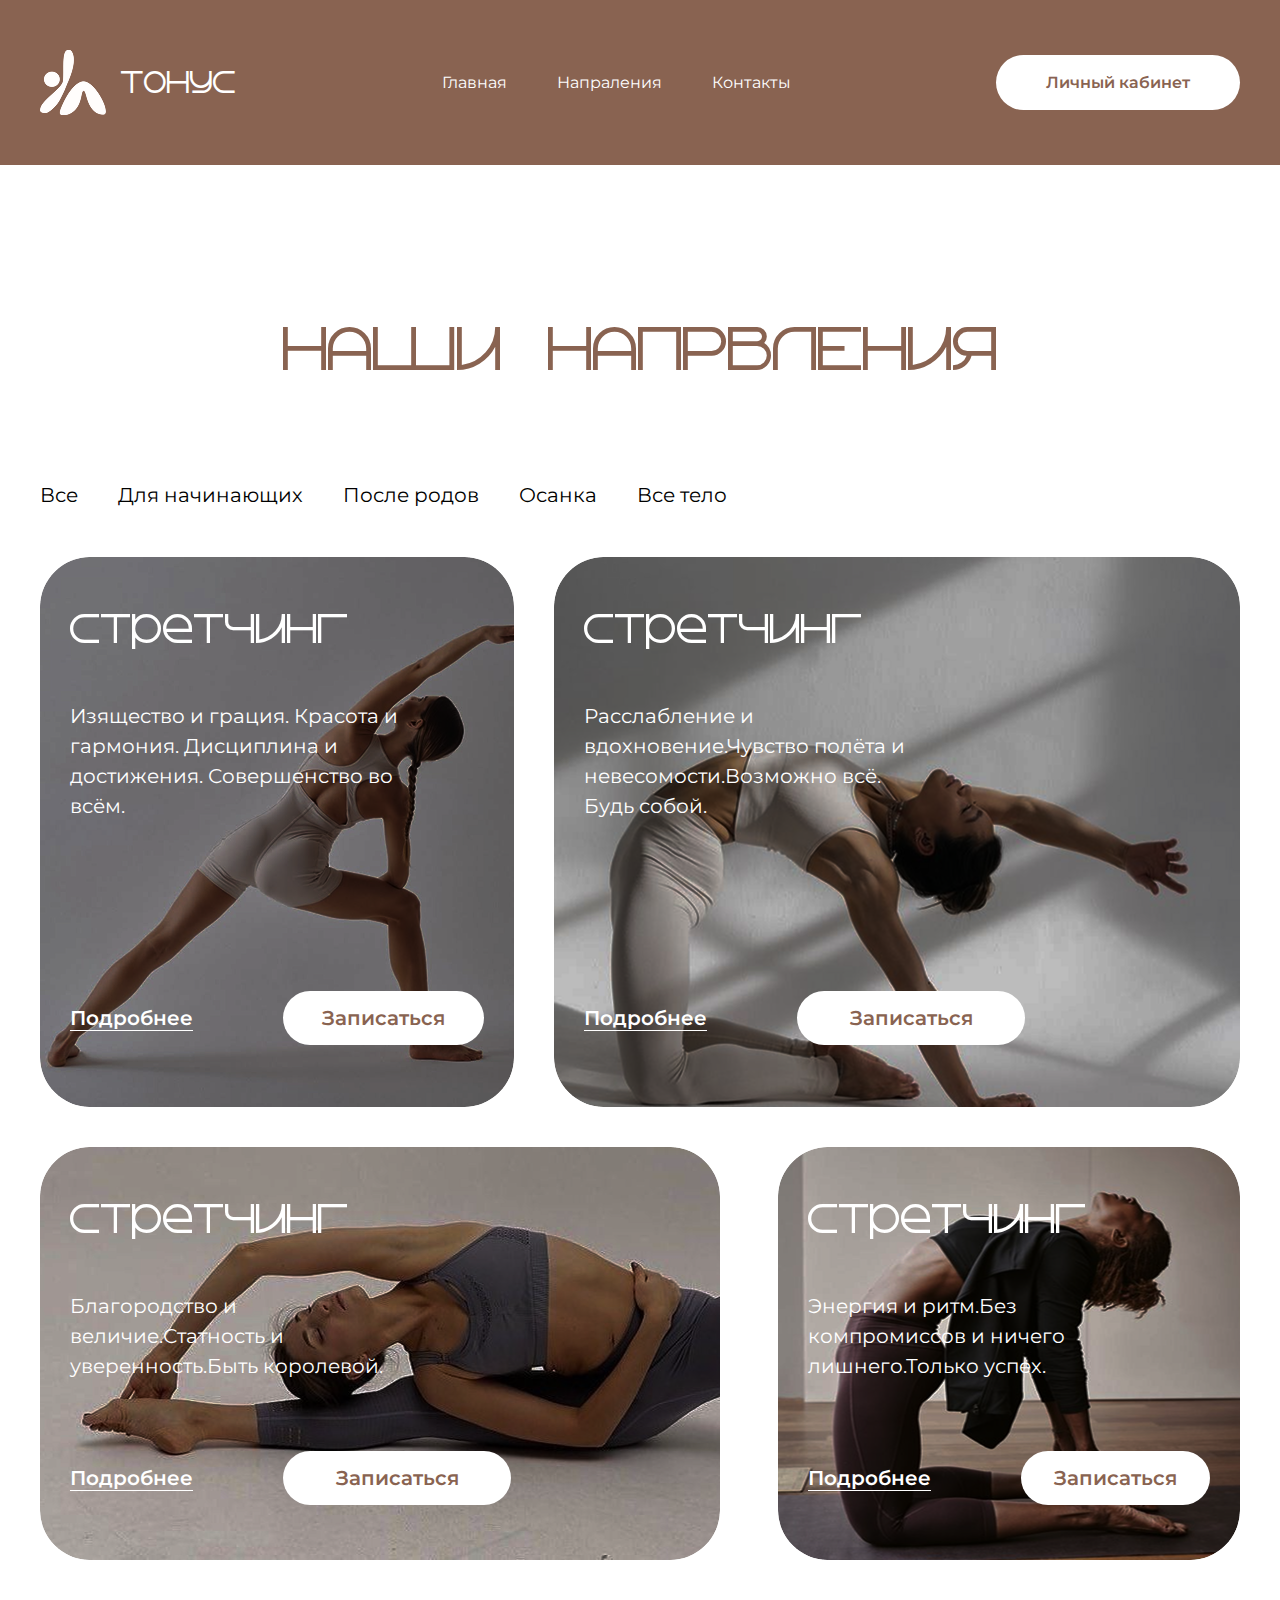
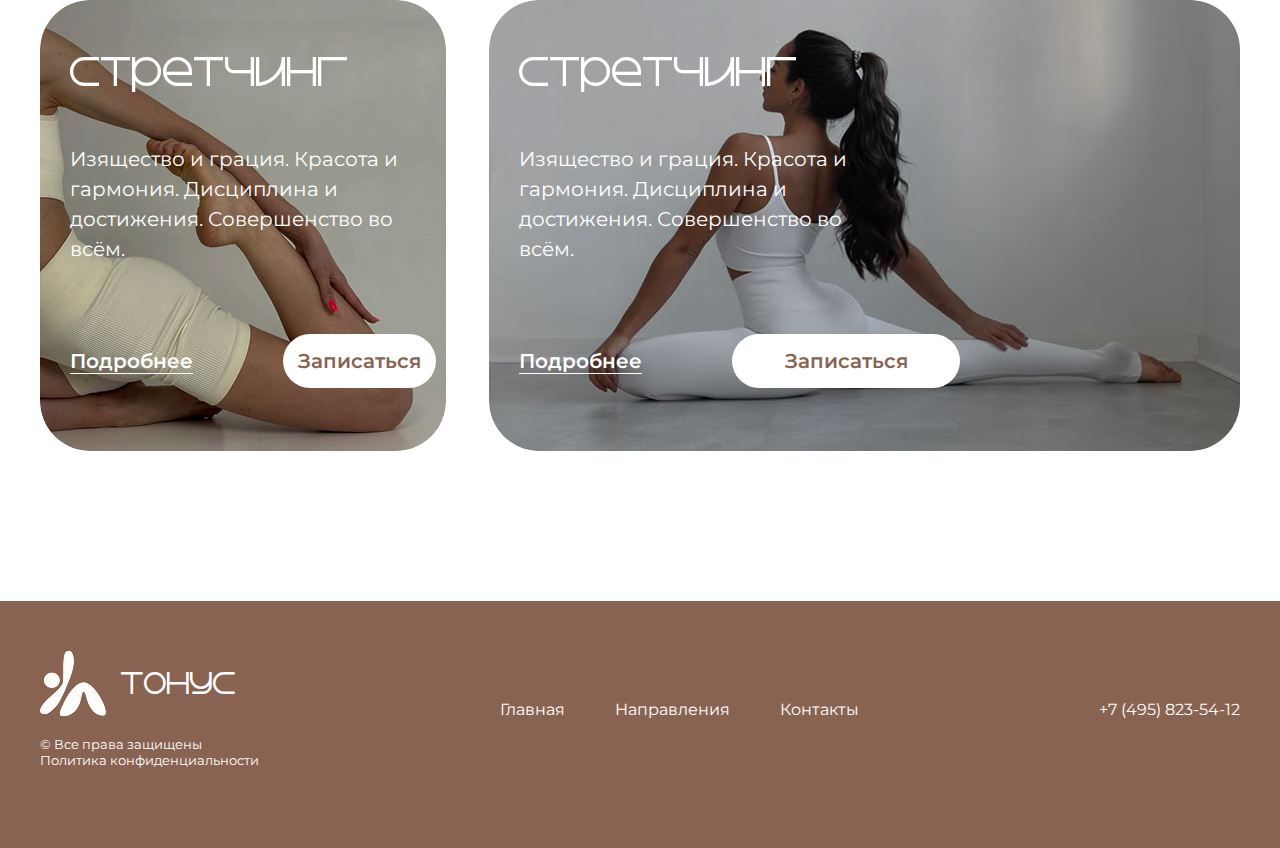
==== napr.html @ d260a786 "mysite commit" ====
<!DOCTYPE html>
<html lang="en">

<head>
    <meta charset="UTF-8">
    <meta name="viewport" content="width=device-width, initial-scale=1.0">
    <title>ТОНУС</title>
    <link rel="shortcut icon" href="assets/media/logo/2.png" type="image/x-icon">
    <link rel="stylesheet" href="assets/css/style.css">
</head>

<body>
    <!-- header -->
    <div class="head">
        <header class="conteiner">
            <div class="logo">
                <img src="assets/media/logo/l.png" alt="">
                <a href="index.html">
                    <p>ТОНУС</p>
                </a>
            </div>
            <nav>
                <a href="index.html">Главная</a>
                <a href="napr.html">Напраления</a>
                <a href="#contact">Контакты</a>
            </nav>
            <a href="vhod.html" class="button">Личный кабинет</a>
        </header>
    </div>
    <!-- header -->

    <div class="napr conteiner m150">
        <h2>НАШИ НАПРВЛЕНИЯ</h2>
        <div class="filter">
            <button>Все</button>
            <button>Для начинающих</button>
            <button>После родов</button>
            <button>Осанка</button>
            <button>Все тело</button>
        </div>
        <div class="naprblocks">
            <div class="naprblock1">
                <p class="zag">Стретчинг</p>
                <p class="opis">Изящество и грация. Красота и гармония. Дисциплина и достижения. Совершенство во всём.
                </p>

                <div class="kn">
                    <a href="one.html" class="podr">Подробнее</a>
                    <a href="#" class="zapis">Записаться</a>
                </div>
            </div>
            <div class="naprblock2">
                <p class="zag">Стретчинг</p>
                <p class="opis">Расслабление и вдохновение.Чувство полёта и невесомости.Возможно всё. Будь собой.
                </p>

                <div class="kn">
                    <a href="#" class="podr">Подробнее</a>
                    <a href="#" class="zapis">Записаться</a>
                </div>
            </div>
            <div class="naprblock3">
                <p class="zag">Стретчинг</p>
                <p class="opis">Благородство и величие.Статность и уверенность.Быть королевой.
                </p>

                <div class="kn">
                    <a href="#" class="podr">Подробнее</a>
                    <a href="#" class="zapis">Записаться</a>
                </div>
            </div>
            <div class="naprblock4">
                <p class="zag">Стретчинг</p>
                <p class="opis">Энергия и ритм.Без компромиссов и ничего лишнего.Только успех. </p>

                <div class="kn">
                    <a href="#" class="podr">Подробнее</a>
                    <a href="#" class="zapis">Записаться</a>
                </div>
            </div>
            <div class="naprblock5">
                <p class="zag">Стретчинг</p>
                <p class="opis">Изящество и грация. Красота и гармония. Дисциплина и достижения. Совершенство во
                    всём. </p>

                <div class="kn">
                    <a href="#" class="podr">Подробнее</a>
                    <a href="#" class="zapis">Записаться</a>
                </div>
            </div>
            <div class="naprblock6">
                <p class="zag">Стретчинг</p>
                <p class="opis">Изящество и грация. Красота и гармония. Дисциплина и достижения. Совершенство во
                    всём. </p>

                <div class="kn">
                    <a href="#" class="podr">Подробнее</a>
                    <a href="#" class="zapis">Записаться</a>
                </div>
            </div>
        </div>
    </div>
    <!-- napr -->

    <!-- footer -->
    <footer>
        <div class="footercontent m150 conteiner">
            <div class="fot">
                <div class="logo">
                    <img src="assets/media/logo/l.png" alt="">
                    <p>ТОНУС</p>
                </div>
                <div class="span">© Все права защищены<br>
                    Политика конфиденциальности</div>
            </div>
            <nav> <a href="index.html">Главная</a>
                <a href="napr.html">Направления</a>
                <a href="#contact">Контакты</a>
            </nav>
            <p>+7 (495) 823-54-12</p>
        </div>
    </footer>
    <!-- footer -->
</body>


</html>
---- assets/css/style.css ----
* {
    margin: 0;
    padding: 0;
    box-sizing: border-box;
    text-decoration: none;
    transition: .5s;
    scroll-behavior: smooth;
    outline: none;
}

@font-face {
    font-family: Nuqun;
    src: url(../media/fonts/ofont.ru_Nuqun.ttf);
}

@font-face {
    font-family: Montserrat;
    src: url(../media/fonts/Montserrat-Regular.ttf);
    font-weight: 400;
}

@font-face {
    font-family: Montserrat;
    src: url(../media/fonts/Montserrat-SemiBold.ttf);
    font-weight: 600;
}

.conteiner {
    margin: 0 auto;
    max-width: 1200px;
}
.m150{
    margin-top: 150px;
}
/* header */
header {
    margin: 0 auto;
    padding: 50px 0px 50px 0px;
    display: flex;
    align-items: center;
    justify-content: space-between;
}

.logo {
    display: flex;
    align-items: center;
    gap: 15px;
}

.logo p {
    font-family: Nuqun;
    color: white;
    font-size: 48px;
}

nav {
    display: flex;
    align-items: center;
    gap: 50px;
}

nav a {
    font-family: Montserrat;
    font-weight: 400;
    font-size: 16px;
    color: white;
}
nav a:hover{
    border-bottom: 1px solid white;
}

.button {
    cursor: pointer;
    white-space: nowrap;
    font-family: Montserrat;
    font-weight: 600;
    font-size: 16px;
    padding: 18px 50px;
    text-align: center;
    color: #896351;
    background-color: white;
    border-radius: 50px;
}

/* header */
/* banner */
.banner {
    margin: 0 auto;
    width: 1920px;
    height: 1000px;
    background-image: url(../media/banner/1.png);
}
.right{
    display: flex;
    flex-direction: column;
    gap: 20px;
    margin-top: 260px;
    margin-left: 780px;
}
h1{
    font-weight: 400;
    font-family: Nuqun;
    font-size:120px ;
    color: #896351;
}
.right p{
    width:700px ;
    text-align: center;
    font-family: Montserrat;
    font-weight: 400;
    font-size: 20px;
    color: white;
}
.right .button{
    margin-left: 140px;
    width: 430px;
}
.button:hover{
    opacity: 0.6;
}

/* banner */

/* about */
.about{
    display: flex;
    align-items: center;
    justify-content: space-between;
}
.left{
    width: 550px;
}
h2{
    text-align: center;
    font-weight: 400;
    font-family: Nuqun;
    font-size:96px ;
    color: #896351;
    margin-bottom: 50px;
}
.left p{
    width: 600px;
    line-height: 33px;
    text-align: justify;
    font-family: Montserrat;
    font-weight: 400;
    font-size: 20px;
    color: #896351;
}
/* about */

/* why */
.whyblocks{
    display: flex;
    align-items: center;
    justify-content: space-between;
}
.whyblock{
    display: flex;
    flex-direction: column;
    width: 380px;
    height: 195px;
    border: 1px solid #896351;
    color: #896351;
    border-radius: 50px;
    padding: 25px 30px 25px 30px;
}
.whyblock:hover{
transform: scale(1.03);
}
.stroka{
    display: flex;
    align-items: center;
    gap: 10px;
}
.stroka p{
    font-family: Montserrat;
    font-size: 20px;
    font-weight: 600;
}
.ad{
    font-family: Montserrat;
    font-size: 15px;
    font-weight: 400;
    margin-top: 10px;
}
/* why */

/* napr */
.napr{
    display: flex;
    flex-direction: column;
    gap: 50px;
}
.filter{
    display: flex;
    align-items: center;
    gap: 40px;
}
.filter button{
    outline: none;
    border: none;
    font-family: Montserrat;
    font-size: 20px;
    font-weight: 400;
    background: none;
}
.filter button:focus{
    color: #89635193;
}
.naprblocks{
    flex-wrap: wrap;
    display: flex;
    align-items: center;
    justify-content: space-between;
}
.naprblock1{
    color: white;
    background-image: url(../media/napr/ea1657a545a165ac1b6327d756b41725\ 1.png);
    display: flex;
    flex-direction: column;
    width: 474px;
    height: 550px;
    border-radius: 50px;
    padding: 50px 30px 50px 30px;
    gap: 50px;
}
.zag{
    font-family: Nuqun;
    font-size: 64px;
    font-weight: 400;
    color: white;
}
.opis{
    line-height: 30px;
    width: 350px;
    font-family: Montserrat;
    font-size: 20px;
    font-weight: 400;
}
.kn{
    padding-top: 120px;
    display: flex;
    align-items: center;
    gap: 90px;
}
.podr{
    font-family: Montserrat;
    font-size: 20px;
    font-weight: 600;
    border-bottom: 1px solid white;
    color: white;
}
.podr:hover{
    opacity: 0.7;
}
.zapis{
    font-family: Montserrat;
    font-size: 20px;
    font-weight: 600;
    background-color: white;
    color: #896351;
    border-radius: 50px;
    width: 228px;
    height: 54px;
    text-align: center;
    padding: 15px;
}
.zapis:hover{
    opacity: 0.7;
}
.naprblock2{
    color: white;
    background-image: url(../media/napr/490e03bf7c66a2ae7f0bb2d1b18e926f\ 1.png);
    display: flex;
    flex-direction: column;
    width: 686px;
    height: 550px;
    border-radius: 50px;
    padding: 50px 30px 50px 30px;
    gap: 50px;
}
.naprblock3{
    margin-top: 40px;
    color: white;
    background-image: url(../media/napr/f99d92e0cd97258675ca68af49367ef4\ 1.png);
    display: flex;
    flex-direction: column;
    width: 680px;
    height: 413px;
    border-radius: 50px;
    padding: 50px 30px 50px 30px;
    gap: 50px;
}
.naprblock4{
    margin-top: 40px;
    color: white;
    background-image: url(../media/napr/32a6d54517c149b663fdedba925334c2\ 1.png);
    display: flex;
    flex-direction: column;
    width: 462px;
    height: 413px;
    border-radius: 50px;
    padding: 50px 30px 50px 30px;
    gap: 50px;
}
.naprblock6{
    margin-top: 40px;
    color: white;
    background-image: url(../media/napr/3265cbebfaa3cf3fad8032db9d755a3d\ 1.png);
    display: flex;
    flex-direction: column;
    width: 751px;
    height: 451px;
    border-radius: 50px;
    padding: 50px 30px 50px 30px;
    gap: 50px;
}
.naprblock5{
    margin-top: 40px;
    color: white;
    background-image: url(../media/napr/aa9577a169b0c9412e5b527d423edea7\ 1.png);
    display: flex;
    flex-direction: column;
    width: 406px;
    height: 451px;
    border-radius: 50px;
    padding: 50px 30px 50px 30px;
    gap: 50px;
}
.naprblock3 .kn{
    padding-top: 20px;
    display: flex;
    align-items: center;
    gap: 90px;
}
.naprblock4 .kn{
    padding-top: 20px;
    display: flex;
    align-items: center;
    gap: 90px;
}
.naprblock5 .kn{
    padding-top: 20px;
    display: flex;
    align-items: center;
    gap: 90px;
}
.naprblock6 .kn{
    padding-top: 20px;
    display: flex;
    align-items: center;
    gap: 90px;
}

.on{
    margin: 0 auto;
    display: flex;
    align-items: center;
    width: 160px;
    justify-content: space-between;
}
.o{
    margin-top: 20px;
    width: 20px;
    height: 20px;
    background-color: #a0887d48;
    border-radius: 50%;
}
.o:hover{
    background-color: #896351;
}
/* napr */

/* comand */
.text{
    margin-top: 30px;
    display: flex;
    align-items: center;
    justify-content: space-around;
}
.one{
     color: #896351;
    text-align: center;
    display: flex;
    align-items: center;
    flex-direction: column;
    gap: 20px;
}
.name{
    font-family: Nuqun;
    font-size: 64px;
    font-weight: 400;
}
.names{
    font-family: Montserrat;
    font-size: 24px;
    font-weight: 400;
}
.namess{
    margin-top: -10px;
    font-family: Montserrat;
    font-size: 18px;
    font-weight: 400;
    color: #896351bb;
}
hr{
    width: 100%;
    margin:100px 0 100px 0;
    border:2px solid #8963519d;
}
/* comand */

/* contact */
.contact{
    background-image: url(../media/contact/111.png);
    border-radius: 50px;
    height: 473px;
}
.block{
    font-family: Montserrat;
    color: white;
    padding: 40px;
    width: 375px;
    height: 376px;
    border-bottom-right-radius: 50px;
    border-bottom-left-radius: 50px;
    margin-left: 150px;
    background-color: #896351;
    display: flex;
    flex-direction: column;
    gap: 35px;
}
.os{
    display: flex;
    flex-direction: column;
    gap: 10px;
}
.os p{
    font-size: 24px;
    font-weight: 500;
}
.os span{
    font-size: 14px;
    font-weight: 400;
}
.oss{
    margin-top: 10px;
    display: flex;
    align-items: center;
    gap: 70px;
}
/* contact */

/* footer */
footer{
    background-color: #896351;
}
.footercontent{
font-family: Montserrat;
    color: white;
    display: flex;
    align-items: center;
    justify-content: space-between;
    padding: 50px 0 80px 0;
}
.span{
    margin-top: 20px;
    font-size: 13px;
}
/* footer */

/* vhod */
.forma{
    display: flex;
    flex-direction: column;
    align-items: center;
    backdrop-filter:blur(20px);
    width: 986px;
    height: 661px;
    background-color: #56463e8a;
    border-radius: 50px;
    margin: 0 auto;
    padding: 50px;
}
.forma h2{
    color: white;
    margin-top: 20px;
}
form{
    justify-content: center;
    display: flex;
    flex-direction: column;
    align-items: center;
    gap: 20px;
}
input{
    height: 60px;
    background: none;
    border: none;
    width: 650px;
    border-bottom: 4px solid white;
}
::placeholder{
    padding-left: 20px;
    font-family: Montserrat;
    font-size: 20px;
    font-weight: 400;
    color: rgba(255, 255, 255, 0.541);
}
.forma .button{
    padding-bottom: 20px;
    font-size: 20px;
}
.cz{
    margin-top: 20px;
    padding-bottom: 30px;
    display: flex;
    align-items: center;
    gap: 10px;
    color: white;
    font-family: Montserrat;
    font-size: 24px;
    font-weight: 600;
}
.cz a{
 color: white;
 border-bottom: 1px solid white;
}
label{
    width: 470px;
    font-family: Montserrat;
    font-size: 15px;
    font-weight: 400;
    color: white;
}
.chek{
    display: flex;
    align-items: center;
    gap: 10px;
}
.checkbox{
width: 20px;
height: 20px;
}
/* vhod */

/* napr */
.head{
    background-color: #896351;
}
/* napr */

/* one */
.ysluga{
    display: flex;
    align-items: center;
    justify-content: space-between;
}
.rig{
    display: flex;
    flex-direction: column;
    gap: 20px;
    width: 590px;
}
.rig p{
    line-height: 25px;
    font-family: Montserrat;
    font-size: 13px;
    font-weight: 400;
    color: #896351;
}
.rig .button{
    background-color: #896351;
    color: white;
}
/* one */
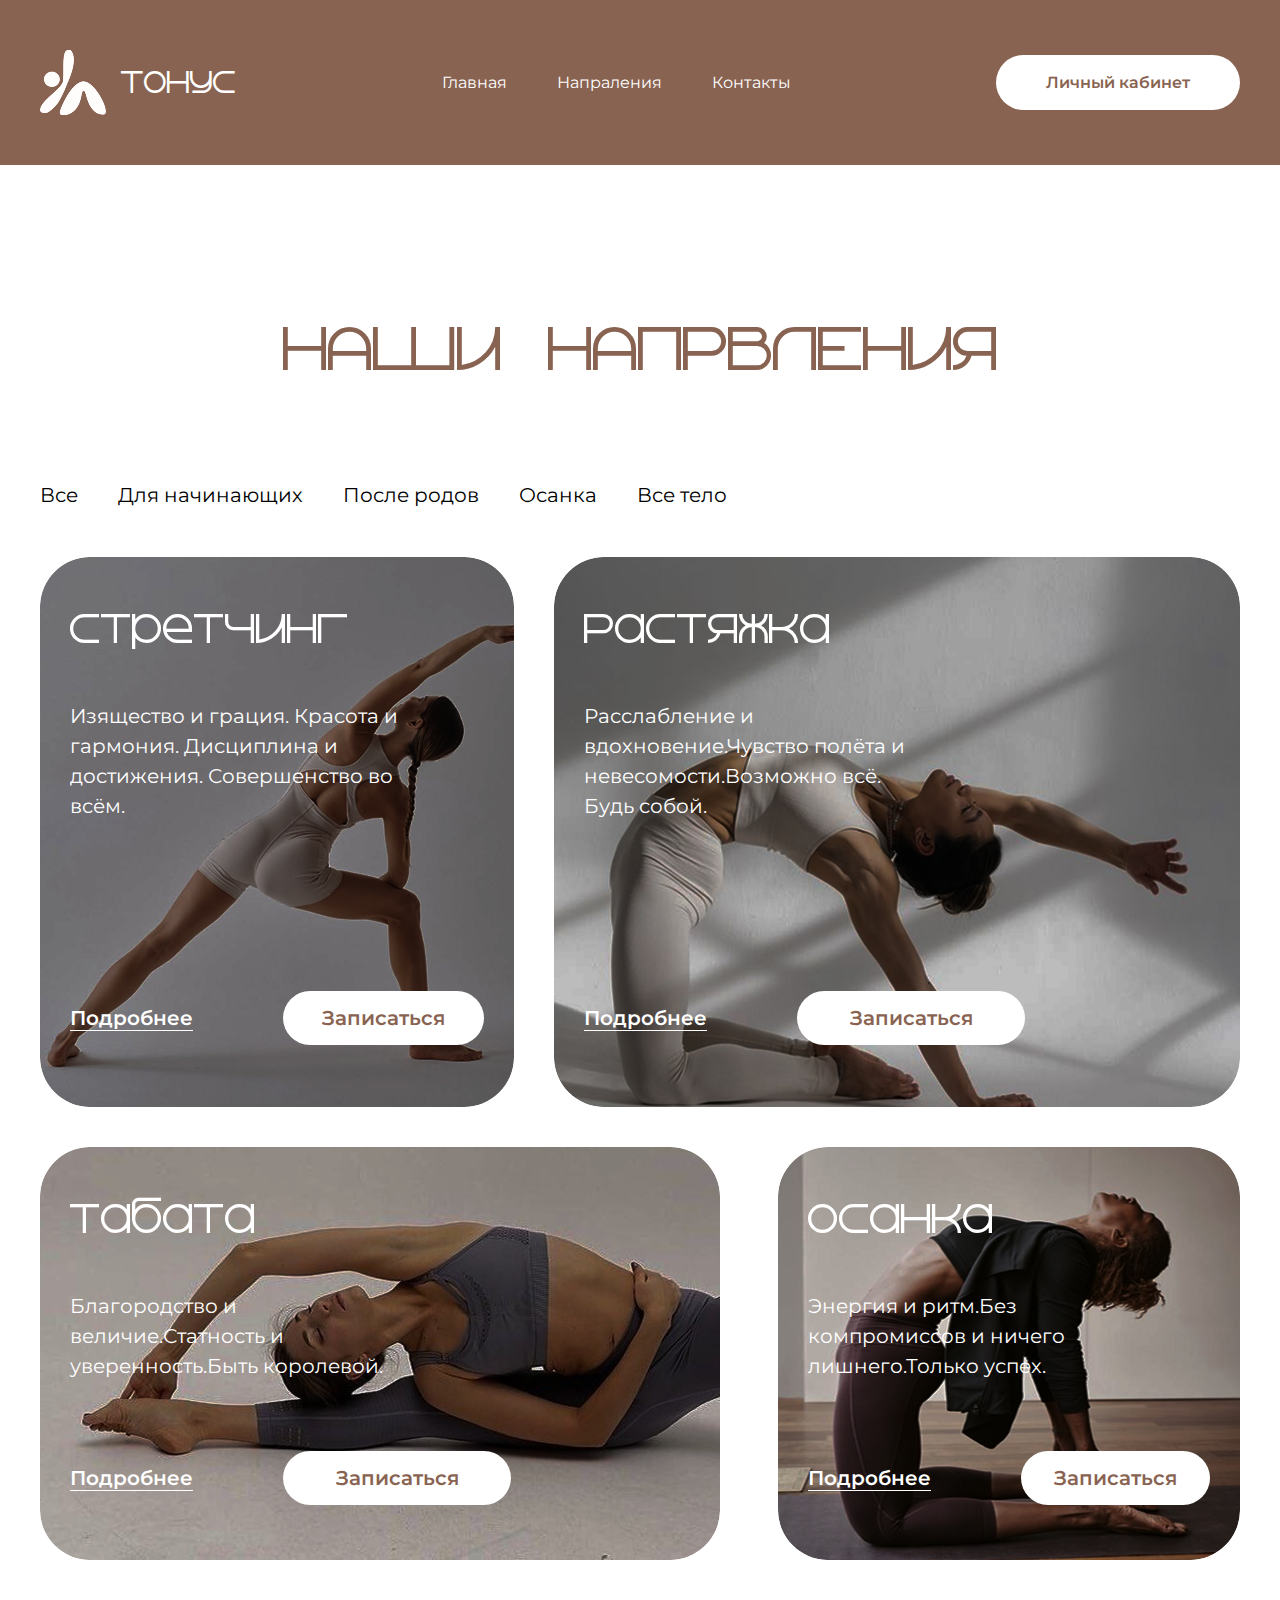
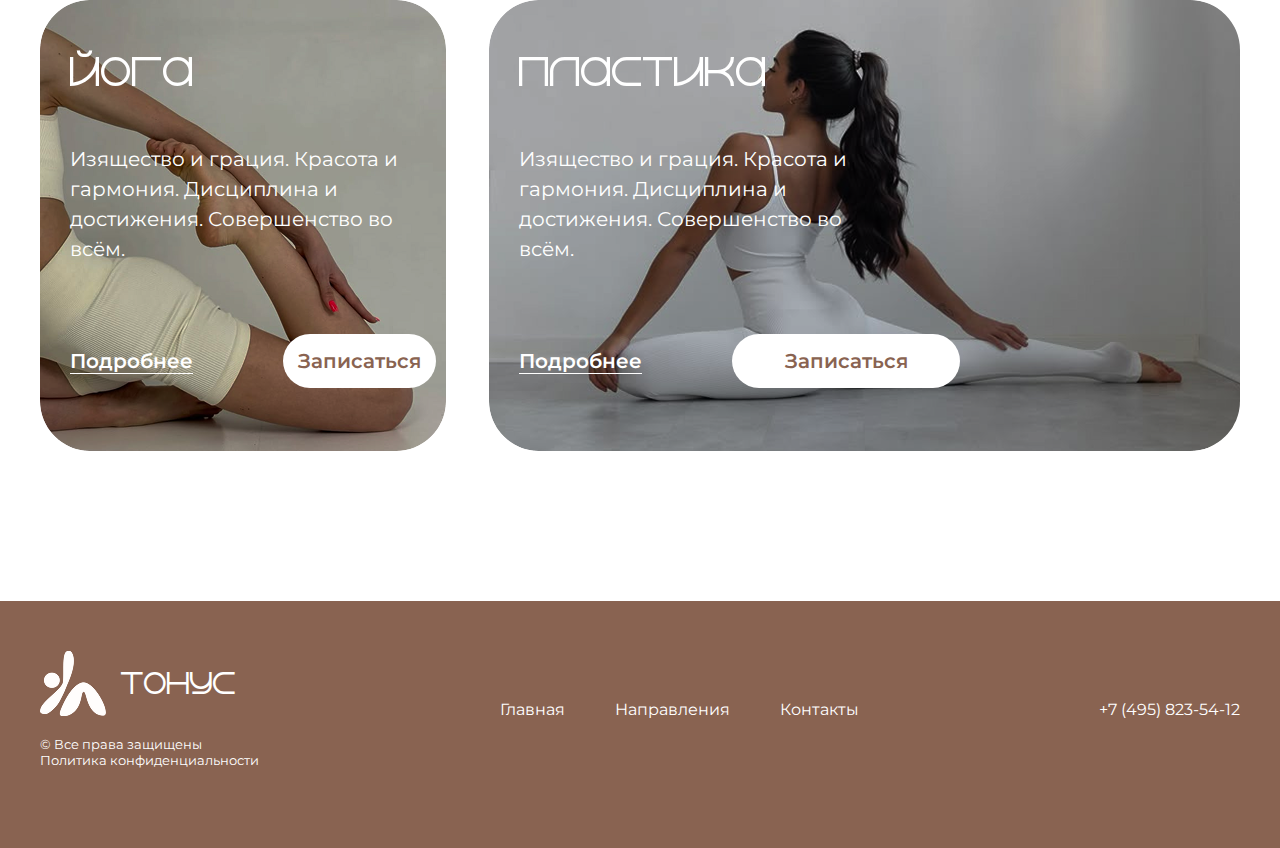
==== commit d2dcdbb0: "Update napr.html" ====
--- a/napr.html
+++ b/napr.html
@@ -50,7 +50,7 @@
                 </div>
             </div>
             <div class="naprblock2">
-                <p class="zag">Стретчинг</p>
+                <p class="zag">Растяжка</p>
                 <p class="opis">Расслабление и вдохновение.Чувство полёта и невесомости.Возможно всё. Будь собой.
                 </p>
 
@@ -60,7 +60,7 @@
                 </div>
             </div>
             <div class="naprblock3">
-                <p class="zag">Стретчинг</p>
+                <p class="zag">Табата</p>
                 <p class="opis">Благородство и величие.Статность и уверенность.Быть королевой.
                 </p>
 
@@ -70,7 +70,7 @@
                 </div>
             </div>
             <div class="naprblock4">
-                <p class="zag">Стретчинг</p>
+                <p class="zag">Осанка</p>
                 <p class="opis">Энергия и ритм.Без компромиссов и ничего лишнего.Только успех. </p>
 
                 <div class="kn">
@@ -79,7 +79,7 @@
                 </div>
             </div>
             <div class="naprblock5">
-                <p class="zag">Стретчинг</p>
+                <p class="zag">Йога</p>
                 <p class="opis">Изящество и грация. Красота и гармония. Дисциплина и достижения. Совершенство во
                     всём. </p>
 
@@ -89,7 +89,7 @@
                 </div>
             </div>
             <div class="naprblock6">
-                <p class="zag">Стретчинг</p>
+                <p class="zag">Пластика</p>
                 <p class="opis">Изящество и грация. Красота и гармония. Дисциплина и достижения. Совершенство во
                     всём. </p>
 
@@ -124,4 +124,4 @@
 </body>
 
 
-</html>+</html>
